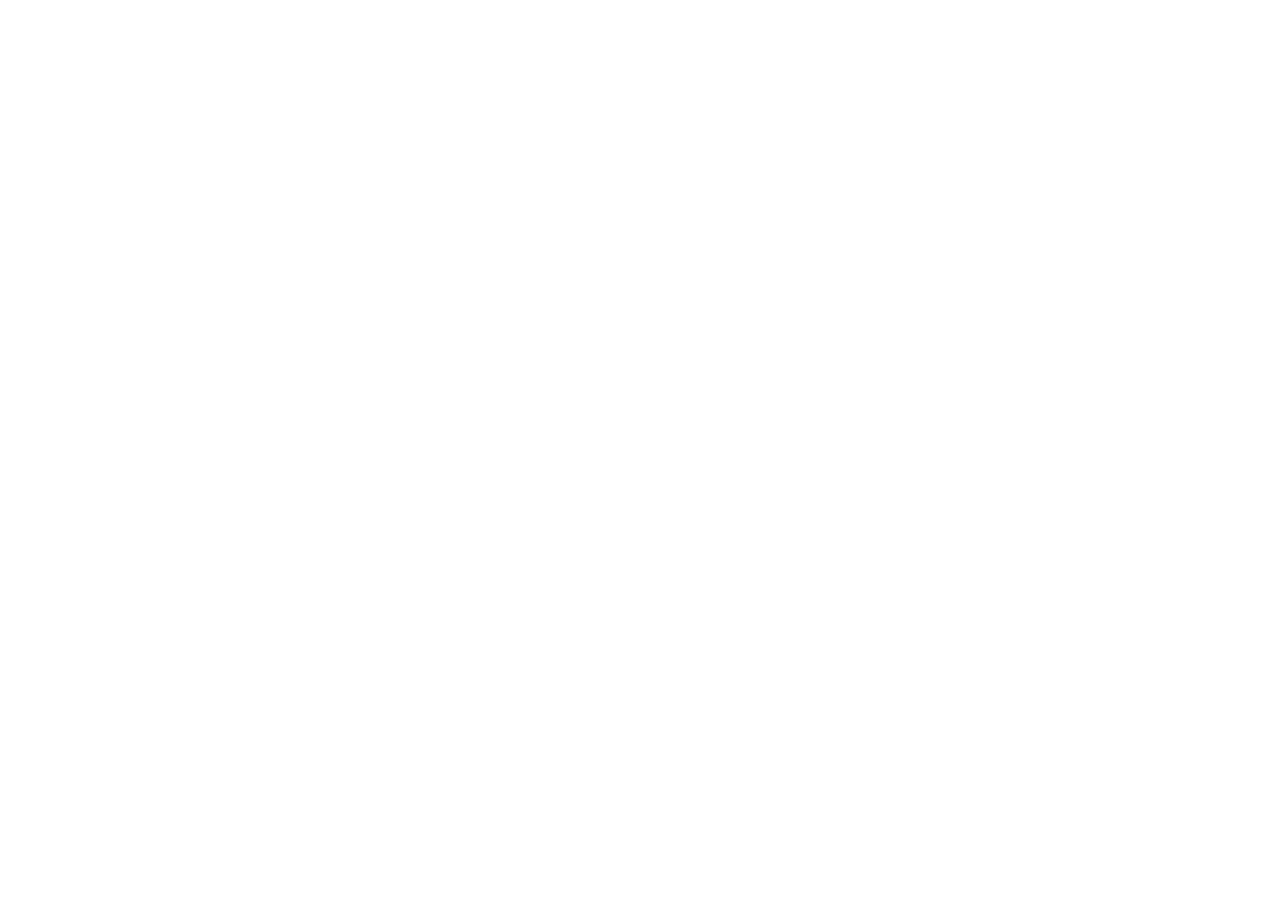
==== index.html @ e08a4608 "first commit" ====
<!DOCTYPE html>
<html lang="en">
<head>
 <meta charset="UTF-8">
 <meta http-equiv="X-UA-Compatible" content="IE=edge">
 <meta name="viewport" content="width=device-width, initial-scale=1.0">
 <title>Mario Bros </title>
</head>
<body>
    <header>
        <a>

        </a>
        <nav>
            
        </nav>
    </header>
    <main>
        <div>

        </div>
        <img>
    </main>
</body>
</html>
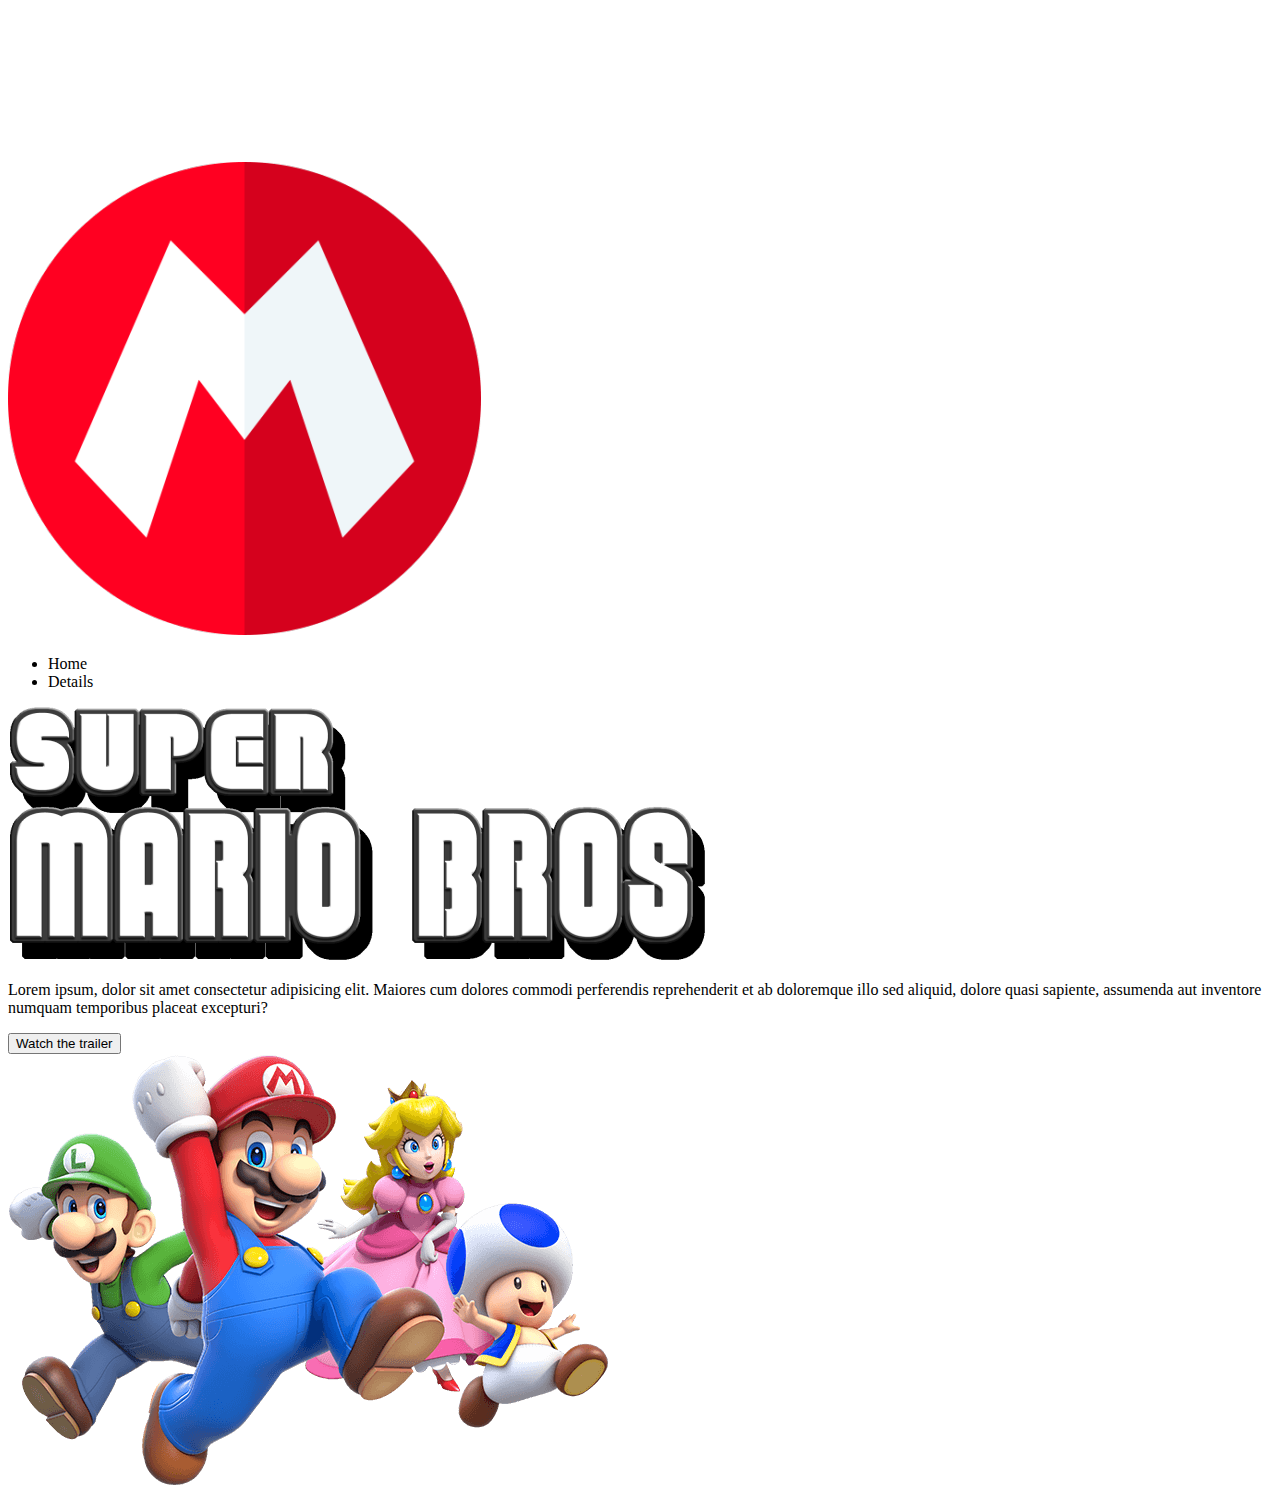
==== commit d4cd2269: "Add files via upload" ====
--- a/index.html
+++ b/index.html
@@ -1,25 +1,42 @@
-<!DOCTYPE html>
-<html lang="en">
-<head>
- <meta charset="UTF-8">
- <meta http-equiv="X-UA-Compatible" content="IE=edge">
- <meta name="viewport" content="width=device-width, initial-scale=1.0">
- <title>Mario Bros </title>
-</head>
-<body>
-    <header>
-        <a>
-
-        </a>
-        <nav>
-            
-        </nav>
-    </header>
-    <main>
-        <div>
-
-        </div>
-        <img>
-    </main>
-</body>
+<!DOCTYPE html>
+<html lang="en">
+<head>
+ <meta charset="UTF-8">
+ <meta http-equiv="X-UA-Compatible" content="IE=edge">
+ <meta name="viewport" content="width=device-width, initial-scale=1.0">
+
+<link rel="preconnect" href="https://fonts.googleapis.com">
+<link rel="preconnect" href="https://fonts.gstatic.com" crossorigin>
+<link href="https://fonts.googleapis.com/css2?family=Poppins:wght@100;300;500&display=swap" rel="stylesheet">
+
+<link rel="shortcut icon" href="./src/img/favicon.ico" type="image/x-icon">
+<title>The Super Mario Bros. Movie | Universal Pictures</title>
+</head>
+
+<body>
+    <div>
+        <video class="video" autoplay loop muted>
+            <source src="./src/video-mario.mp4">            
+        </video>
+    </div>
+    <header class="head">
+        <a>
+            <img src="./src/img/logo-chapeu-mario.png" alt="logo image">
+        </a>
+        <nav>
+            <ul class="manu">
+                <li>Home</li>
+                <li>Details</li>
+            </ul>
+        </nav>
+    </header>
+    <main class="container">
+        <div class="informations">
+            <img src="./src/img/titulo.png" alt="title image">
+            <p>Lorem ipsum, dolor sit amet consectetur adipisicing elit. Maiores cum dolores commodi perferendis reprehenderit et ab doloremque illo sed aliquid, dolore quasi sapiente, assumenda aut inventore numquam temporibus placeat excepturi?</p>
+            <button>Watch the trailer</button>
+        </div>
+        <img class="mario" src="./src/img/super-mario-chars.png" alt="main mario image">
+    </main>
+</body>
 </html>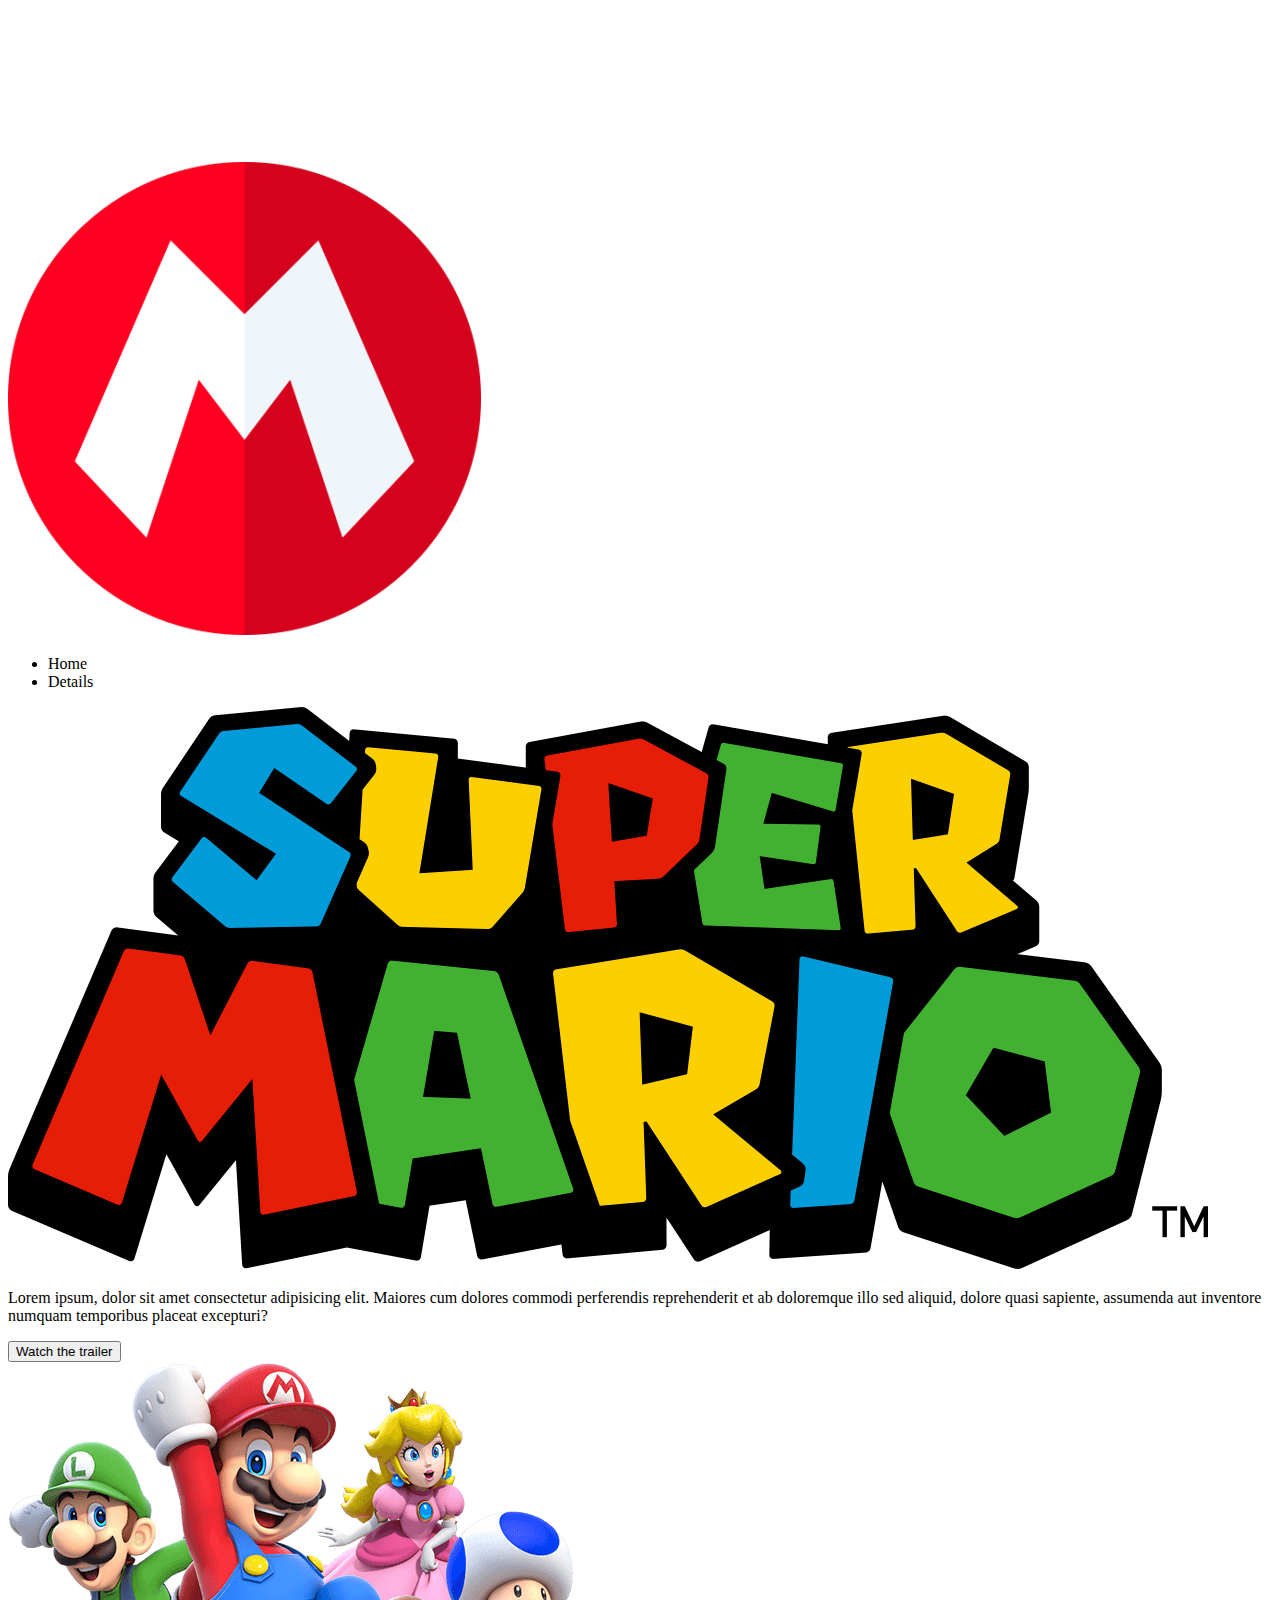
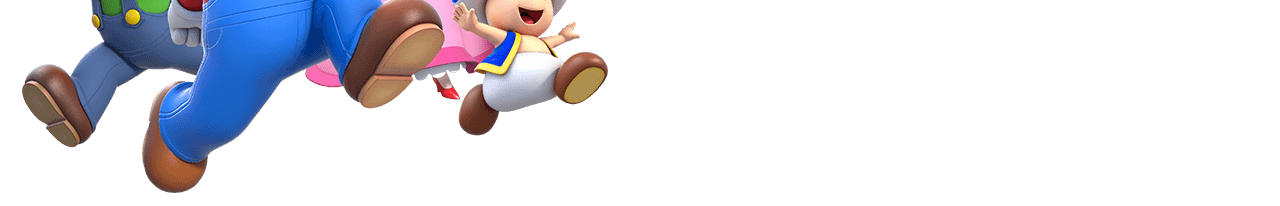
==== commit 0131cc88: "add video file" ====
--- a/index.html
+++ b/index.html
@@ -1,42 +1,42 @@
-<!DOCTYPE html>
-<html lang="en">
-<head>
- <meta charset="UTF-8">
- <meta http-equiv="X-UA-Compatible" content="IE=edge">
- <meta name="viewport" content="width=device-width, initial-scale=1.0">
-
-<link rel="preconnect" href="https://fonts.googleapis.com">
-<link rel="preconnect" href="https://fonts.gstatic.com" crossorigin>
-<link href="https://fonts.googleapis.com/css2?family=Poppins:wght@100;300;500&display=swap" rel="stylesheet">
-
-<link rel="shortcut icon" href="./src/img/favicon.ico" type="image/x-icon">
-<title>The Super Mario Bros. Movie | Universal Pictures</title>
-</head>
-
-<body>
-    <div>
-        <video class="video" autoplay loop muted>
-            <source src="./src/video-mario.mp4">            
-        </video>
-    </div>
-    <header class="head">
-        <a>
-            <img src="./src/img/logo-chapeu-mario.png" alt="logo image">
-        </a>
-        <nav>
-            <ul class="manu">
-                <li>Home</li>
-                <li>Details</li>
-            </ul>
-        </nav>
-    </header>
-    <main class="container">
-        <div class="informations">
-            <img src="./src/img/titulo.png" alt="title image">
-            <p>Lorem ipsum, dolor sit amet consectetur adipisicing elit. Maiores cum dolores commodi perferendis reprehenderit et ab doloremque illo sed aliquid, dolore quasi sapiente, assumenda aut inventore numquam temporibus placeat excepturi?</p>
-            <button>Watch the trailer</button>
-        </div>
-        <img class="mario" src="./src/img/super-mario-chars.png" alt="main mario image">
-    </main>
-</body>
+<!DOCTYPE html>
+<html lang="en">
+<head>
+ <meta charset="UTF-8">
+ <meta http-equiv="X-UA-Compatible" content="IE=edge">
+ <meta name="viewport" content="width=device-width, initial-scale=1.0">
+
+<link rel="preconnect" href="https://fonts.googleapis.com">
+<link rel="preconnect" href="https://fonts.gstatic.com" crossorigin>
+<link href="https://fonts.googleapis.com/css2?family=Poppins:wght@100;300;500&display=swap" rel="stylesheet">
+
+<link rel="shortcut icon" href="./src/img/favicon.ico" type="image/x-icon">
+<title>The Super Mario Bros. Movie | Universal Pictures</title>
+</head>
+
+<body>
+    <div>
+        <video class="video" autoplay loop muted>
+            <source src="./src/video-mario.mp4">            
+        </video>
+    </div>
+    <header class="head">
+        <a>
+            <img src="./src/img/logo-chapeu-mario.png" alt="logo image">
+        </a>
+        <nav>
+            <ul class="manu">
+                <li>Home</li>
+                <li>Details</li>
+            </ul>
+        </nav>
+    </header>
+    <main class="container">
+        <div class="informations">
+            <img src="./src/img/titulo.png" alt="title image">
+            <p>Lorem ipsum, dolor sit amet consectetur adipisicing elit. Maiores cum dolores commodi perferendis reprehenderit et ab doloremque illo sed aliquid, dolore quasi sapiente, assumenda aut inventore numquam temporibus placeat excepturi?</p>
+            <button>Watch the trailer</button>
+        </div>
+        <img class="mario" src="./src/img/super-mario-chars.png" alt="main mario image">
+    </main>
+</body>
 </html>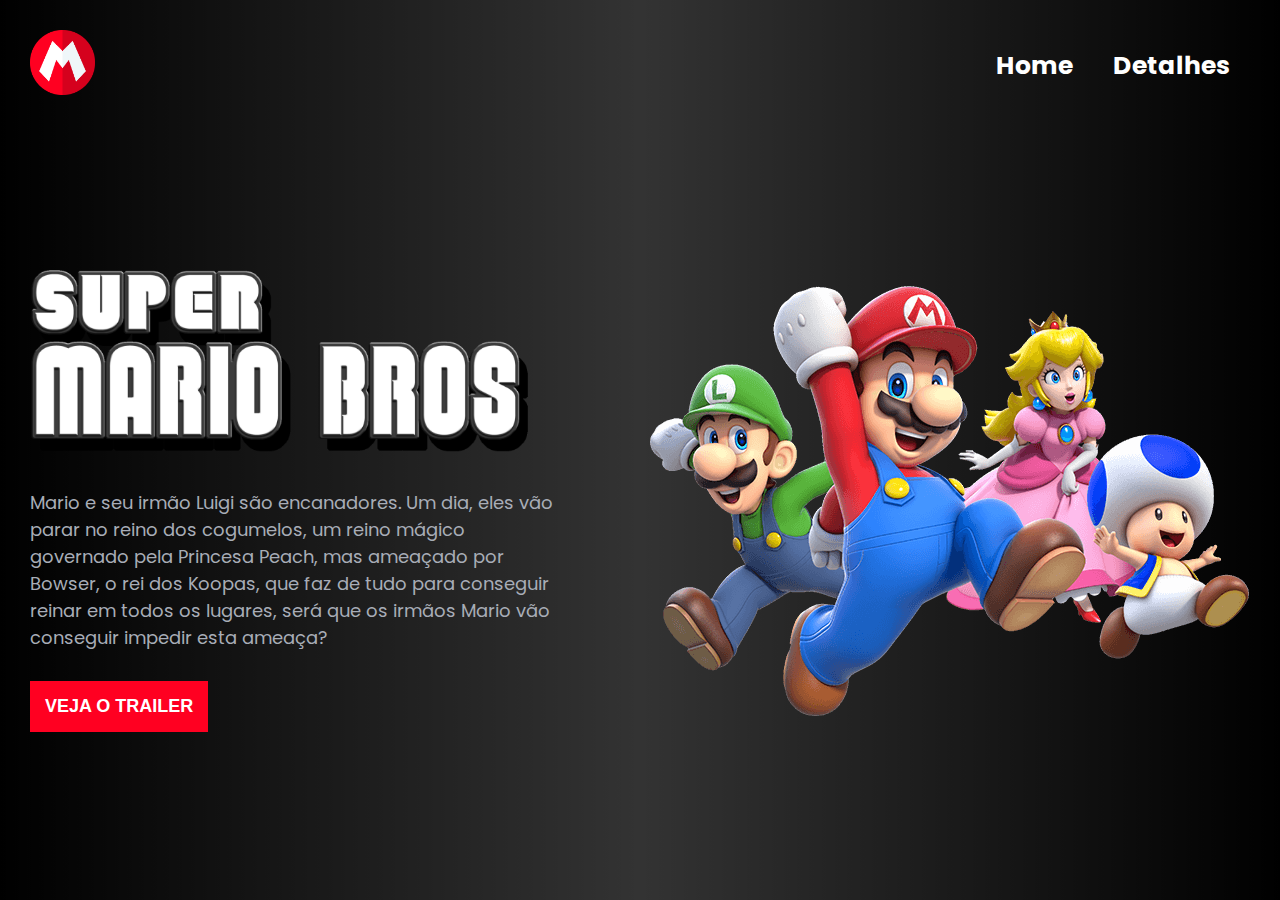
==== commit 1d7d60bb: "Merge branch 'main' of http://github.com/amandasboza/Projeto-MarioBros" ====
--- a/index.html
+++ b/index.html
@@ -1,42 +1,61 @@
 <!DOCTYPE html>
 <html lang="en">
-<head>
- <meta charset="UTF-8">
- <meta http-equiv="X-UA-Compatible" content="IE=edge">
- <meta name="viewport" content="width=device-width, initial-scale=1.0">
-
-<link rel="preconnect" href="https://fonts.googleapis.com">
-<link rel="preconnect" href="https://fonts.gstatic.com" crossorigin>
-<link href="https://fonts.googleapis.com/css2?family=Poppins:wght@100;300;500&display=swap" rel="stylesheet">
-
-<link rel="shortcut icon" href="./src/img/favicon.ico" type="image/x-icon">
-<title>The Super Mario Bros. Movie | Universal Pictures</title>
-</head>
-
-<body>
-    <div>
-        <video class="video" autoplay loop muted>
-            <source src="./src/video-mario.mp4">            
-        </video>
-    </div>
-    <header class="head">
-        <a>
-            <img src="./src/img/logo-chapeu-mario.png" alt="logo image">
-        </a>
-        <nav>
-            <ul class="manu">
-                <li>Home</li>
-                <li>Details</li>
-            </ul>
-        </nav>
-    </header>
-    <main class="container">
-        <div class="informations">
-            <img src="./src/img/titulo.png" alt="title image">
-            <p>Lorem ipsum, dolor sit amet consectetur adipisicing elit. Maiores cum dolores commodi perferendis reprehenderit et ab doloremque illo sed aliquid, dolore quasi sapiente, assumenda aut inventore numquam temporibus placeat excepturi?</p>
-            <button>Watch the trailer</button>
+    <head>
+        <meta charset="UTF-8" />
+        <meta http-equiv="X-UA-Compatible" content="IE=edge" />
+        <meta name="viewport" content="width=device-width, initial-scale=1.0" />
+        <link rel="shortcut icon" href="./src/imagens/favicon.ico" type="image/x-icon">
+        <link rel="preconnect" href="https://fonts.googleapis.com" />
+        <link rel="preconnect" href="https://fonts.gstatic.com" crossorigin />
+        <link href="https://fonts.googleapis.com/css2?family=Poppins:wght@100;300;500&display=swap" rel="stylesheet" />
+        <link rel="stylesheet" href="./reset.css">
+        <link rel="stylesheet" href="./style.css">
+        <link rel="stylesheet" href="./resposive.css">
+        <title>Super Mario Bros - O Filme</title>
+    </head>
+    
+    <body>
+        <div class="fundo-video">
+            <video class="video" autoplay loop muted>
+                <source src="./src/video-mario.mp4" type="video/mp4" />
+            </video>
         </div>
-        <img class="mario" src="./src/img/super-mario-chars.png" alt="main mario image">
-    </main>
-</body>
-</html>+    
+        <header class="cabecalho">
+            <a>
+                <img class="logo" src="./src/img/logo-chapeu-mario.png" alt="logo de chapéu do Mario" />
+            </a>
+            <nav>
+                <ul class="menu">
+                    <li><a href="./index.html">Home</a></li>
+                    <li><a href="./details.html">Detalhes</a></li>
+                </ul>
+            </nav>
+        </header>
+        <main class="container">
+            <div class="informacoes">
+                <img class="imagem-titulo" src="./src/img/titulo.png" alt="imagem do título do filme" />
+                <p class="descricao">Mario e seu irmão Luigi são encanadores. Um dia, eles vão parar no reino dos
+                    cogumelos, um reino mágico governado pela Princesa Peach, mas ameaçado por Bowser, o rei dos Koopas, que faz de tudo
+                    para conseguir reinar em todos os lugares, será que os irmãos Mario vão conseguir impedir esta ameaça?</p>
+                <button class="botao-trailer">Veja o trailer</button>
+            </div>
+            <img class="mario" src="./src/img/super-mario-chars.png" alt="personagens da franquia Mario" />
+    
+    
+            <div class="popup">
+                <div class="content-popup">
+                    <span class="close-popup"> X </span>
+                    <iframe id="video" width="560" height="315" src="https://www.youtube.com/embed/Cb4WV4aXBpk"
+                        title="Trailer oficial dublado" frameborder="0"
+                        allow="accelerometer; autoplay; clipboard-write; encrypted-media; gyroscope; picture-in-picture; web-share"
+                        allowfullscreen></iframe>
+                </div>
+            </div>
+    
+        </main>
+    
+        <script src="./src/index.js"></script>
+    </body>
+    
+    </html>--- a/style.css
+++ b/style.css
@@ -0,0 +1,149 @@
+body {
+    font-family: 'Poppins';
+}
+
+.cabecalho {
+    display: flex;
+    justify-content: space-between;
+    padding: 30px;
+    max-width: 1440px;
+    margin: 0 auto;
+}
+
+.logo {
+    width: 65px;
+}
+
+.menu {
+    display: flex;
+    align-items: center;
+    height: 100%;
+}
+
+
+.menu a {
+    font-weight: bold;
+    color: #FFFFFF;
+    font-size: 25px;
+    padding: 10px 20px;
+    border-radius: 50px;  
+}
+
+.menu a:hover {
+    background-color: #d5011d;
+}
+
+.container {
+    max-width: 1440px;
+    margin: 0 auto;
+    display: flex;
+    align-items: center;
+    height: calc(100vh - 132px );  
+    padding: 0 30px 30px;
+
+}
+
+.imagem-titulo {
+    max-width: 500px;
+}
+
+.descricao {
+    color: #a8adb7;
+    width: 85%;
+    font-size: 18px;
+    margin: 30px 0;
+}
+
+.botao-trailer {
+    background-color: #ff0021;
+    color: #FFFFFF;
+    padding: 15px;
+    font-weight: bold;
+    font-size: 18px;
+    text-transform: uppercase;
+    cursor: pointer;
+    border: none;
+    transition: 500ms ease-in-out;
+}
+
+.botao-trailer:hover {
+    transform: scale(1.1);
+}
+
+.fundo-video {
+    
+    position: absolute;
+    z-index: -1;  
+    width: 100vw;
+    height: 100vh;
+    overflow: hidden;  
+    display: flex;
+    justify-content: center;
+}
+
+.fundo-video video {
+    height: 100vh;
+    
+}
+
+.fundo-video::after {
+    content: "";
+    height: 100vh;
+    width: 100vw;
+    position: absolute;
+    top: 0;
+    left: 0;
+    background: linear-gradient(90deg, rgba(0,0,0,1) 0%, rgba(0,0,0,0.8) 50%, rgba(0,0,0,1) 100%);
+    
+}
+
+
+.popup {
+    background-color: rgba(52, 52, 53, 0.749);
+    position: fixed;
+    width: 100vw;
+    height: 100vh;
+    top: 0;
+    left: 0;
+    visibility: hidden;
+}
+
+.content-popup {
+    display: flex;
+    justify-content: center;
+    align-items: center;
+    height: 100vh;
+    flex-direction: column;
+    border-radius: 25px;
+    gap: 15px;
+}
+
+.close-popup {
+    background-color: #FFFFFF;
+    color: #f03a17;
+    font-weight: bold;
+    font-size: 20px;
+    width: 40px;
+    text-align: center;
+    border-radius: 10px;
+}
+
+.close-popup:hover {
+    cursor: pointer;
+    background-color: black;
+}
+
+.close-popup:active {
+    background-color: orange;
+}
+
+#video {
+    border-width: 0;
+    width: 640px;
+    height: 360px;
+}
+
+.popup.aberto {
+    opacity: 1;
+    visibility: visible
+}--- a/resposive.css
+++ b/resposive.css
@@ -0,0 +1,72 @@
+@media (max-width: 1200px) {
+    body {
+        background-color: #f44336;
+    }
+
+    .fundo-video {
+        display: none;
+    }
+
+    main {
+        flex-wrap: wrap;
+        justify-content: center;
+        height: auto;
+        gap: 30px;
+        background-color: #f44336;
+        height: 600px;
+    }
+
+    main h1 {
+        color: #ffffff;
+    }
+
+    main p {
+        color: #ffffff;
+    }
+
+    main h2 {
+        color: #ffffff;
+    }
+}
+
+@media (max-width: 500px) {
+
+    
+    .cabecalho {
+        flex-wrap: wrap;
+        justify-content: center;
+        gap: 10px;
+    }
+
+    main {
+        width: 380px;
+    }
+
+    main h1 {
+        color: #ffffff;
+        position: relative;
+       
+    }
+
+
+    main p {
+        color: #ffffff;
+        text-align: center;
+        width: 85%;
+        font-size: 14px;
+        font-weight: bold;
+    }
+
+    main h2 {
+        color: #ffffff;
+        position: relative;
+        
+    }
+
+    main img {
+
+        position: relative;
+        left: -130px;
+
+    }
+}
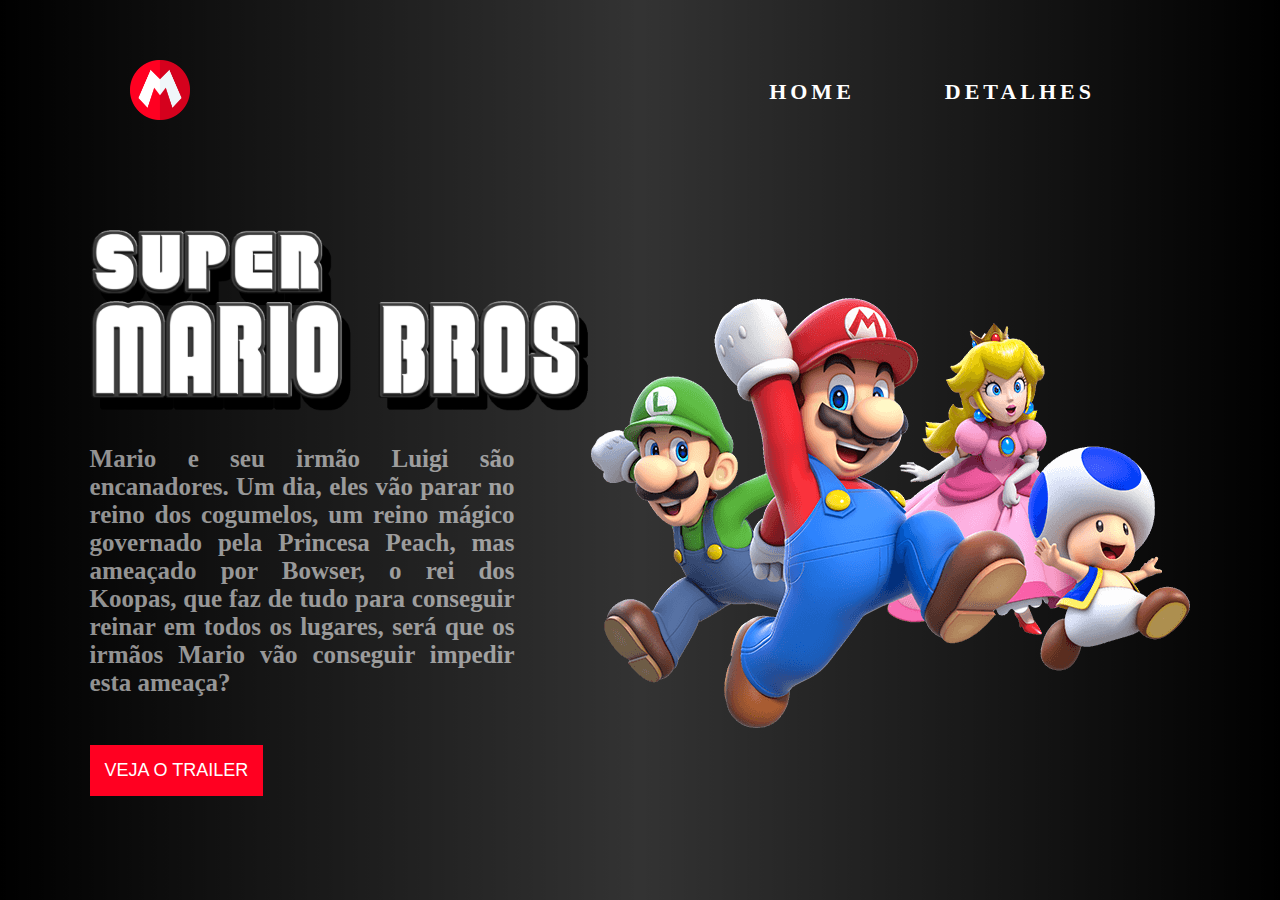
==== commit b35bb788: "final version" ====
--- a/index.html
+++ b/index.html
@@ -1,61 +1,60 @@
 <!DOCTYPE html>
-<html lang="en">
-    <head>
-        <meta charset="UTF-8" />
-        <meta http-equiv="X-UA-Compatible" content="IE=edge" />
-        <meta name="viewport" content="width=device-width, initial-scale=1.0" />
-        <link rel="shortcut icon" href="./src/imagens/favicon.ico" type="image/x-icon">
-        <link rel="preconnect" href="https://fonts.googleapis.com" />
-        <link rel="preconnect" href="https://fonts.gstatic.com" crossorigin />
-        <link href="https://fonts.googleapis.com/css2?family=Poppins:wght@100;300;500&display=swap" rel="stylesheet" />
-        <link rel="stylesheet" href="./reset.css">
-        <link rel="stylesheet" href="./style.css">
-        <link rel="stylesheet" href="./resposive.css">
-        <title>Super Mario Bros - O Filme</title>
-    </head>
-    
-    <body>
-        <div class="fundo-video">
-            <video class="video" autoplay loop muted>
-                <source src="./src/video-mario.mp4" type="video/mp4" />
-            </video>
-        </div>
-    
-        <header class="cabecalho">
-            <a>
-                <img class="logo" src="./src/img/logo-chapeu-mario.png" alt="logo de chapéu do Mario" />
-            </a>
-            <nav>
-                <ul class="menu">
-                    <li><a href="./index.html">Home</a></li>
-                    <li><a href="./details.html">Detalhes</a></li>
-                </ul>
-            </nav>
-        </header>
-        <main class="container">
-            <div class="informacoes">
-                <img class="imagem-titulo" src="./src/img/titulo.png" alt="imagem do título do filme" />
-                <p class="descricao">Mario e seu irmão Luigi são encanadores. Um dia, eles vão parar no reino dos
-                    cogumelos, um reino mágico governado pela Princesa Peach, mas ameaçado por Bowser, o rei dos Koopas, que faz de tudo
-                    para conseguir reinar em todos os lugares, será que os irmãos Mario vão conseguir impedir esta ameaça?</p>
-                <button class="botao-trailer">Veja o trailer</button>
-            </div>
-            <img class="mario" src="./src/img/super-mario-chars.png" alt="personagens da franquia Mario" />
-    
-    
-            <div class="popup">
-                <div class="content-popup">
-                    <span class="close-popup"> X </span>
-                    <iframe id="video" width="560" height="315" src="https://www.youtube.com/embed/Cb4WV4aXBpk"
-                        title="Trailer oficial dublado" frameborder="0"
-                        allow="accelerometer; autoplay; clipboard-write; encrypted-media; gyroscope; picture-in-picture; web-share"
-                        allowfullscreen></iframe>
-                </div>
-            </div>
-    
-        </main>
-    
-        <script src="./src/index.js"></script>
-    </body>
-    
-    </html>+<head>
+	<meta charset="UTF-8" />
+	<meta http-equiv="X-UA-Compatible" content="IE=edge" />
+	<meta name="viewport" content="width=device-width, initial-scale=1.0" />
+	<link rel="shortcut icon" href="./src/imagens/favicon.ico" type="image/x-icon">
+	<link rel="preconnect" href="https://fonts.googleapis.com" />
+	<link rel="preconnect" href="https://fonts.gstatic.com" crossorigin />
+	<link href="https://fonts.googleapis.com/css2?family=Poppins:wght@100;300;500&display=swap" rel="stylesheet" />
+	<link rel="stylesheet" href="./src/css/reset.css">
+	<link rel="stylesheet" href="./src/css/style.css">
+	<link rel="stylesheet" href="./src/css/responsive.css">
+	<title>Super Mario Bros - O Filme</title>
+</head>
+
+<body>
+	<div class="fundo-video">
+		<video class="video" autoplay loop muted>
+			<source src="./src/video/video-mario.mp4" type="video/mp4" />
+		</video>
+	</div>
+
+	<header class="cabecalho">
+		<a>
+			<img class="logo" src="./src/imagens/logo-chapeu-mario.png" alt="logo de chapéu do Mario" />
+		</a>
+		<nav>
+			<ul class="menu">
+				<li><a href="./index.html">Home</a></li>
+				<li><a href="./details.html">Detalhes</a></li>
+			</ul>
+		</nav>
+	</header>
+	<main class="container">
+		<div class="informacoes">
+			<img class="imagem-titulo" src="./src/imagens/titulo.png" alt="imagem do título do filme" />
+			<p class="descricao">Mario e seu irmão Luigi são encanadores. Um dia, eles vão parar no reino dos
+				cogumelos, um reino mágico governado pela Princesa Peach, mas ameaçado por Bowser, o rei dos Koopas, que faz de tudo
+				para conseguir reinar em todos os lugares, será que os irmãos Mario vão conseguir impedir esta ameaça?</p><br>
+			<button class="botao-trailer">Veja o trailer</button>
+		</div>
+		<img class="mario" src="./src/imagens/super-mario-chars.png" alt="personagens da franquia Mario, da esquerda para a direita: Luigi, Mario, Princesa Peach e Blue Toad" />
+
+
+		<div class="popup">
+			<div class="content-popup">
+				<span class="close-popup"> Fechar </span>
+				<iframe id="video" width="560" height="315" src="https://www.youtube.com/embed/Cb4WV4aXBpk"
+					title="Trailer oficial dublado" frameborder="0"
+					allow="accelerometer; autoplay; clipboard-write; encrypted-media; gyroscope; picture-in-picture; web-share"
+					allowfullscreen></iframe>
+			</div>
+		</div>
+
+	</main>
+
+	<script src="./index.js"></script>
+</body>
+
+</html>--- a/src/css/style.css
+++ b/src/css/style.css
@@ -0,0 +1,158 @@
+body {
+    font-family: 'Crete Round', serif;
+    text-align: justify;
+    
+}
+
+.cabecalho {
+    display: flex;
+    justify-content: space-between;
+    padding: 60px 130px 5px 130px;
+    /* max-width: 1440px; */
+    margin: 0 auto;
+}
+
+.logo {
+    width: 60px;
+}
+
+.menu {
+    display: flex;
+    align-items: center;
+    height: 100%;
+}
+
+
+.menu a {
+    font-weight: bold;
+    color: #FFFFFF;
+    font-size: 22px;
+    padding: 20px 30px;
+    border-radius: 25px;
+    transition: 300ms;
+    text-transform: uppercase;
+    letter-spacing: 4px;
+    margin-right: 25px;
+    margin-left: 5px;
+}
+
+.menu a:hover {
+    background-color: #d5011d;
+}
+
+.container {
+    margin: 0 7% 0 7%;
+    display: flex;
+    align-items: center;
+    height: calc(100vh - 132px);
+
+}
+
+.imagem-titulo {
+    max-width: 500px;
+}
+
+.descricao {
+    color: rgba(255, 255, 255, 0.569);
+    width: 85%;
+    font-size: 25px;
+    margin: 30px 0;
+    font-weight: bold;
+
+}
+
+.botao-trailer {
+    background-color: #ff0021;
+    color: #FFFFFF;
+    padding: 15px;
+    font-size: 18px;
+    text-transform: uppercase;
+    cursor: pointer;
+    border: none;
+    transition: 500ms ease-in-out;
+}
+
+.botao-trailer:hover {
+    transform: scale(1.1);
+}
+
+.fundo-video {
+    
+    position:absolute;
+    z-index: -2;  
+    width: 100vw;
+    height: 100vh;
+    overflow: hidden; 
+    display: flex;
+    justify-content: center;
+}
+
+.fundo-video video {
+    height: 115vh;
+    
+}
+
+.fundo-video::after {
+    content: "";
+    height: 100vh;
+    width: 100vw;
+    position: absolute;
+    top: 0;
+    left: 0;
+    background: linear-gradient(90deg, rgba(0,0,0,1) 0%, rgba(0,0,0,0.8) 50%, rgba(0,0,0,1) 100%);
+    
+}
+
+.popup {
+    background-color: rgba(52, 52, 53, 0.749);
+    position: fixed;
+    width: 100vw;
+    height: 100vh;
+    top: 0;
+    left: 0;
+    visibility: hidden;
+}
+
+.content-popup {
+    display: flex;
+    justify-content: center;
+    align-items: center;
+    height: 100vh;
+    flex-direction: column;
+    border-radius: 25px;
+    gap: 15px;
+}
+
+.close-popup {
+    background-color: #ff0021;
+    color: white;
+    font-weight: bold;
+    font-size: 20px;
+    width: 80px;
+    text-align: center;
+    border-radius: 8px;
+   
+}
+
+.close-popup:hover {
+    cursor: pointer;
+    background-color: black;
+}
+
+.close-popup:active {
+    background-color: orange;
+}
+
+#video {
+    border-width: 0;
+    width: 640px;
+    height: 360px;
+}
+
+.popup.aberto { /* percebe-se as classes juntas, isso significa que essa instrução só vale para alguma tag que tenha as duas classes, isso vai servir para o js onde iremos utilizar o classList.toggle para fazer a "mágica" acontecer (o pop-up de trailer irá aparecer ao ser clicado */
+    opacity: 1;
+    visibility: visible
+}
+
+
+
